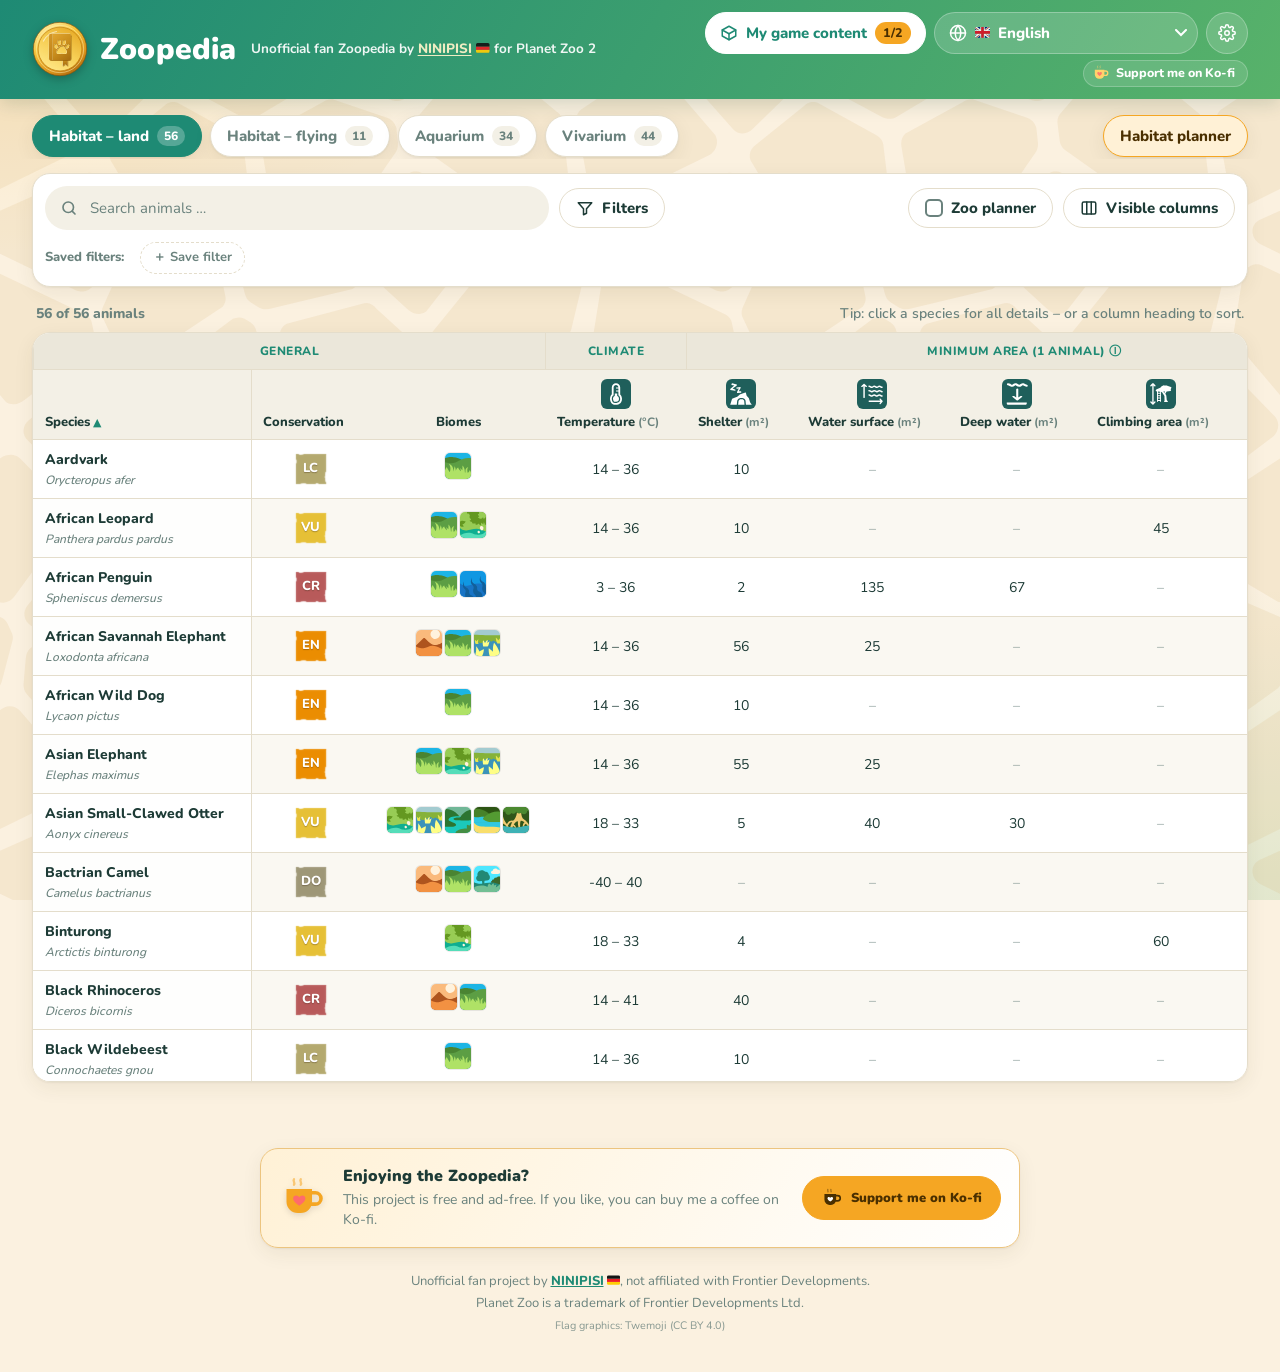
==== index.html @ 82349730 "13.10.2026" ====
<!doctype html>
<html lang="de">
<head>
  <meta charset="utf-8">
  <meta name="viewport" content="width=device-width, initial-scale=1">
  <title>Zoopedia – Planet Zoo 2</title>
  <meta name="description" content="Inoffizielle Fan-Zoopedia für Planet Zoo 2: Gehege-Anforderungen, Tierdaten und Gehege-Planer.">
  <meta name="theme-color" content="#1e8a74">
  <!-- Seiten-Logo: Browser-Tab, Lesezeichen, Startbildschirm und Link-Vorschau -->
  <link rel="icon" type="image/svg+xml" href="assets/logo.svg">
  <link rel="icon" type="image/png" sizes="32x32" href="assets/icons/favicon-32.png">
  <link rel="icon" type="image/png" sizes="16x16" href="assets/icons/favicon-16.png">
  <link rel="shortcut icon" href="favicon.ico">
  <link rel="apple-touch-icon" sizes="180x180" href="assets/icons/apple-touch-icon.png">
  <link rel="manifest" href="site.webmanifest">
  <meta name="application-name" content="Zoopedia">
  <meta name="apple-mobile-web-app-title" content="Zoopedia">
  <meta property="og:type" content="website">
  <meta property="og:site_name" content="Zoopedia">
  <meta property="og:title" content="Zoopedia – Planet Zoo 2">
  <meta property="og:description" content="Inoffizielle Fan-Zoopedia für Planet Zoo 2: Gehege-Anforderungen, Tierdaten und Gehege-Planer.">
  <meta property="og:image" content="assets/icons/og-image.png">
  <meta property="og:image:width" content="1200">
  <meta property="og:image:height" content="630">
  <meta name="twitter:card" content="summary_large_image">
  <script>
    /* Farbschema sofort setzen, damit die Seite beim Laden nicht kurz falsch aufblitzt */
    try { var zs = JSON.parse(localStorage.getItem("zoopedia-pz2.v1") || "{}"); if (zs.theme === "light" || zs.theme === "dark") document.documentElement.setAttribute("data-theme", zs.theme); } catch (e) {}
  </script>
  <link rel="stylesheet" href="css/style.css">
</head>
<body>
  <header class="top">
    <div class="top-inner">
      <div class="brand">
        <a class="brand-home" href="#enclosure" aria-label="Zoopedia">
          <img src="assets/logo.svg" alt="" width="56" height="56">
          <span class="brand-name">Zoopedia</span>
        </a>
        <span class="brand-tag" id="brandTag"></span>
      </div>
      <div class="top-right">
      <div class="top-actions">
        <button type="button" class="hdr-btn hdr-dlc" id="btnDlc" aria-haspopup="dialog">
          <svg class="ico" viewBox="0 0 24 24" fill="none" stroke="currentColor" stroke-width="2" stroke-linecap="round" stroke-linejoin="round" aria-hidden="true"><path d="M21 8l-9-5-9 5 9 5 9-5z"/><path d="M3 8v8l9 5 9-5V8"/><path d="M12 13v8"/></svg>
          <span class="lbl" id="btnDlcLabel"></span>
          <span class="count" id="btnDlcCount"></span>
        </button>
        <label class="hdr-btn hdr-lang">
          <svg class="ico" viewBox="0 0 24 24" fill="none" stroke="currentColor" stroke-width="2" stroke-linecap="round" aria-hidden="true"><circle cx="12" cy="12" r="10"/><path d="M2 12h20M12 2a15 15 0 0 1 0 20M12 2a15 15 0 0 0 0 20"/></svg>
          <select id="langSel"></select>
        </label>
        <button type="button" class="hdr-btn hdr-icon" id="btnSettings" aria-haspopup="dialog">
          <svg class="ico" viewBox="0 0 24 24" fill="none" stroke="currentColor" stroke-width="2" stroke-linecap="round" stroke-linejoin="round" aria-hidden="true"><circle cx="12" cy="12" r="3"/><path d="M19.4 15a1.7 1.7 0 0 0 .3 1.8l.1.1a2 2 0 1 1-2.8 2.8l-.1-.1a1.7 1.7 0 0 0-1.8-.3 1.7 1.7 0 0 0-1 1.5V21a2 2 0 1 1-4 0v-.1a1.7 1.7 0 0 0-1.1-1.5 1.7 1.7 0 0 0-1.8.3l-.1.1a2 2 0 1 1-2.8-2.8l.1-.1a1.7 1.7 0 0 0 .3-1.8 1.7 1.7 0 0 0-1.5-1H3a2 2 0 1 1 0-4h.1a1.7 1.7 0 0 0 1.5-1.1 1.7 1.7 0 0 0-.3-1.8l-.1-.1a2 2 0 1 1 2.8-2.8l.1.1a1.7 1.7 0 0 0 1.8.3h.1a1.7 1.7 0 0 0 1-1.5V3a2 2 0 1 1 4 0v.1a1.7 1.7 0 0 0 1 1.5 1.7 1.7 0 0 0 1.8-.3l.1-.1a2 2 0 1 1 2.8 2.8l-.1.1a1.7 1.7 0 0 0-.3 1.8v.1a1.7 1.7 0 0 0 1.5 1H21a2 2 0 1 1 0 4h-.1a1.7 1.7 0 0 0-1.5 1z"/></svg>
          <span class="lbl" id="btnSettingsLabel"></span>
        </button>
      </div>
        <a class="kofi-top" id="kofiTop" href="https://ko-fi.com/theniceguides" target="_blank" rel="noopener"></a>
      </div>
    </div>
  </header>

  <nav class="tabs" id="tabs" role="tablist"></nav>
  <main id="view"></main>
  <footer id="footer"></footer>

  <dialog id="dlg" aria-labelledby="dlgTitle">
    <div class="dlg-head">
      <div><h2 id="dlgTitle"></h2><div class="dlg-tax" id="dlgTax" hidden></div><p class="dlg-sub" id="dlgSub" hidden></p></div>
      <button type="button" class="icon-btn" id="dlgX" aria-label="×">×</button>
    </div>
    <div class="dlg-body" id="dlgBody"></div>
    <div class="dlg-foot" id="dlgFoot"></div>
  </dialog>

  <script src="js/logic.js"></script>
  <script src="js/app.js"></script>
</body>
</html>
---- css/style.css ----
/* ===== Zoopedia für Planet Zoo 2 – Stil =====
   Alle Farben stehen als Variablen in :root (hell) und [data-theme="dark"] (dunkel).
   "Wie das System" = kein data-theme, dann entscheidet prefers-color-scheme. */

/* Flaggen-Emojis (Windows zeigt sonst nur Buchstaben). Twemoji, CC BY 4.0 – nur für Flaggen-Zeichen. */
@font-face { font-family: "Twemoji Country Flags"; font-display: swap; src: url("../fonts/TwemojiCountryFlags.woff2") format("woff2");
  unicode-range: U+1F1E6-1F1FF, U+1F3F4, U+E0062-E0063, U+E0065, U+E0067, U+E006C, U+E006E, U+E0073-E0074, U+E0077, U+E007F; }
@font-face { font-family: "Nunito"; font-weight: 200 1000; font-display: swap; src: url("../fonts/nunito-latin-wght-normal.woff2") format("woff2");
  unicode-range: U+0000-00FF,U+0131,U+0152-0153,U+02BB-02BC,U+02C6,U+02DA,U+02DC,U+2000-206F,U+20AC,U+2122,U+2191,U+2193,U+2212,U+2215,U+FEFF,U+FFFD; }
@font-face { font-family: "Nunito"; font-weight: 200 1000; font-display: swap; src: url("../fonts/nunito-latin-ext-wght-normal.woff2") format("woff2");
  unicode-range: U+0100-02BA,U+02BD-02C5,U+02C7-02CC,U+02CE-02D7,U+02DD-02FF,U+0304,U+0308,U+0329,U+1D00-1DBF,U+1E00-1E9F,U+1EF2-1EFF,U+2020,U+20A0-20AB,U+20AD-20C0,U+2113,U+2C60-2C7F,U+A720-A7FF; }
@font-face { font-family: "Nunito"; font-weight: 200 1000; font-display: swap; src: url("../fonts/nunito-cyrillic-wght-normal.woff2") format("woff2");
  unicode-range: U+0301,U+0400-045F,U+0490-0491,U+04B0-04B1,U+2116; }
@font-face { font-family: "Nunito"; font-weight: 200 1000; font-display: swap; src: url("../fonts/nunito-cyrillic-ext-wght-normal.woff2") format("woff2");
  unicode-range: U+0460-052F,U+1C80-1C88,U+20B4,U+2DE0-2DFF,U+A640-A69F,U+FE2E-FE2F; }

:root {
  --font: "Twemoji Country Flags", "Nunito", "Segoe UI", system-ui, -apple-system, "Hiragino Maru Gothic ProN", "Noto Sans JP", "Malgun Gothic", "Noto Sans KR",
          "PingFang SC", "Microsoft YaHei", "Noto Sans SC", "PingFang TC", "Microsoft JhengHei", "Noto Sans TC", "Leelawadee UI", "Noto Sans Thai", sans-serif;
  /* Hell (Standard): warmer Sand, frisches Grün-Türkis, sonniges Orange */
  --bg: #fbf1e0;
  --pattern: rgba(214, 168, 98, .14);
  --bg-deco-1: rgba(255, 196, 77, .22);
  --bg-deco-2: rgba(95, 179, 107, .16);
  --surface: #ffffff;
  --surface-2: #f3f0e6;
  --surface-3: #ebe7da;
  --line: #e4ddcb;
  --text: #1d3b36;
  --muted: #6a827d;
  --primary: #1e8a74;
  --primary-2: #2fa58a;
  --primary-ink: #ffffff;
  --primary-soft: #dcf1ea;
  --accent: #f5a623;
  --accent-soft: #fff1d6;
  --accent-ink: #4a2f00;
  --header-1: #1e8a74;
  --header-2: #58b26a;
  --header-ink: #ffffff;
  --good: #2e9e5b;
  --warn: #c77800;
  --bad: #d64933;
  --row-alt: #faf8f2;
  --row-hover: #fff4dc;
  --radius: 18px;
  --radius-s: 12px;
  --shadow: 0 1px 2px rgba(60, 50, 20, .06), 0 6px 20px rgba(60, 50, 20, .07);
  --shadow-lg: 0 20px 60px rgba(30, 40, 30, .25);
  color-scheme: light;
}

/* Dunkel: weiches Nacht-Türkis statt tiefem Schwarzblau */
@media (prefers-color-scheme: dark) {
  :root:not([data-theme="light"]) {
    --bg: #15282c; --pattern: rgba(255, 236, 200, .035); --bg-deco-1: rgba(255, 191, 71, .10); --bg-deco-2: rgba(76, 195, 165, .10);
    --surface: #1d343a; --surface-2: #233e44; --surface-3: #2a4950; --line: rgba(220, 245, 238, .12);
    --text: #eef6f3; --muted: #a2bdb8; --primary: #4cc3a5; --primary-2: #6fd6bb; --primary-ink: #0c2621; --primary-soft: rgba(76, 195, 165, .16);
    --accent: #ffbf47; --accent-soft: rgba(255, 191, 71, .14); --accent-ink: #3a2600;
    --header-1: #17594e; --header-2: #2c6e45; --header-ink: #ffffff;
    --good: #7fd69a; --warn: #ffc15c; --bad: #ff8a73; --row-alt: rgba(255,255,255,.025); --row-hover: rgba(255, 191, 71, .09);
    --shadow: 0 1px 2px rgba(0,0,0,.2), 0 8px 24px rgba(0,0,0,.22); --shadow-lg: 0 20px 60px rgba(0,0,0,.5);
    color-scheme: dark;
  }
}
:root[data-theme="dark"] {
  --bg: #15282c; --pattern: rgba(255, 236, 200, .035); --bg-deco-1: rgba(255, 191, 71, .10); --bg-deco-2: rgba(76, 195, 165, .10);
  --surface: #1d343a; --surface-2: #233e44; --surface-3: #2a4950; --line: rgba(220, 245, 238, .12);
  --text: #eef6f3; --muted: #a2bdb8; --primary: #4cc3a5; --primary-2: #6fd6bb; --primary-ink: #0c2621; --primary-soft: rgba(76, 195, 165, .16);
  --accent: #ffbf47; --accent-soft: rgba(255, 191, 71, .14); --accent-ink: #3a2600;
  --header-1: #17594e; --header-2: #2c6e45; --header-ink: #ffffff;
  --good: #7fd69a; --warn: #ffc15c; --bad: #ff8a73; --row-alt: rgba(255,255,255,.025); --row-hover: rgba(255, 191, 71, .09);
  --shadow: 0 1px 2px rgba(0,0,0,.2), 0 8px 24px rgba(0,0,0,.22); --shadow-lg: 0 20px 60px rgba(0,0,0,.5);
  color-scheme: dark;
}

* { box-sizing: border-box; }
html {
  background:
    radial-gradient(800px 420px at 0% 0%, var(--bg-deco-1), transparent 60%),
    radial-gradient(900px 520px at 100% 100%, var(--bg-deco-2), transparent 60%),
    var(--bg);
  background-attachment: fixed;
}
body { margin: 0; font-family: var(--font); color: var(--text); font-size: 15px; line-height: 1.5; min-height: 100vh; }
/* Hintergrund: Fleckenmuster im Stil einer Massai-Giraffe (eigene Grafik, assets/giraffe-muster.svg) */
body::before { content: ""; position: fixed; inset: 0; z-index: -1; pointer-events: none; background: var(--pattern);
  -webkit-mask: url("../assets/giraffe-muster.svg") 0 0 / 640px 640px repeat; mask: url("../assets/giraffe-muster.svg") 0 0 / 640px 640px repeat; }
button, input, select { font: inherit; color: inherit; }
a { color: var(--primary); font-weight: 800; }
:focus-visible { outline: 3px solid var(--accent); outline-offset: 2px; }
[hidden] { display: none !important; }
.ico { width: 18px; height: 18px; flex: none; }

/* ---- Kopfzeile ---- */
.top { background: linear-gradient(120deg, var(--header-1), var(--header-2)); color: var(--header-ink); box-shadow: 0 4px 18px rgba(20, 70, 50, .18); }
.top-inner { max-width: 1700px; margin: 0 auto; display: flex; align-items: center; justify-content: space-between; gap: 16px; padding: 12px clamp(14px, 3vw, 32px); }
.brand { display: flex; align-items: center; gap: 4px 14px; min-width: 0; flex-wrap: wrap; }
.brand-home { display: flex; align-items: center; gap: 12px; text-decoration: none; color: inherit; }
.brand-home img { width: 56px; height: 56px; filter: drop-shadow(0 3px 5px rgba(0,0,0,.25)); flex: none; }
.brand-name { font-weight: 900; font-size: clamp(22px, 3vw, 30px); letter-spacing: .2px; }
.brand-tag { font-size: 13.5px; font-weight: 700; opacity: .92; }
.brand-tag a { color: #fff3c9; text-decoration: underline; text-underline-offset: 2px; }
.brand-tag a:hover { color: #fff; }
.top-actions { display: flex; align-items: center; gap: 8px; flex: none; }
.hdr-btn {
  display: inline-flex; align-items: center; gap: 8px; height: 42px; padding: 0 14px; border-radius: 999px; cursor: pointer;
  background: rgba(255,255,255,.16); border: 1.5px solid rgba(255,255,255,.28); color: #fff; font-weight: 800; white-space: nowrap;
  transition: background .15s, border-color .15s;
}
.hdr-btn:hover { background: rgba(255,255,255,.26); border-color: rgba(255,255,255,.5); }
.hdr-dlc { background: #fff; color: var(--header-1); border-color: #fff; }
.hdr-dlc:hover { background: #fff8e6; border-color: #fff8e6; }
:root[data-theme="dark"] .hdr-dlc { color: #17594e; }
.hdr-dlc .count { background: var(--accent); color: var(--accent-ink); border-radius: 999px; padding: 0 8px; font-size: 12.5px; line-height: 22px; }
.hdr-icon { width: 42px; padding: 0; justify-content: center; }
.hdr-icon .lbl { display: none; }
.hdr-lang { padding-right: 6px; }
.hdr-lang select { appearance: none; background: transparent; border: 0; cursor: pointer; font-weight: 800; color: #fff; padding: 8px 22px 8px 0;
  background-image: url("data:image/svg+xml,%3Csvg xmlns='http://www.w3.org/2000/svg' width='12' height='8' viewBox='0 0 12 8'%3E%3Cpath d='M1 1l5 5 5-5' fill='none' stroke='%23ffffff' stroke-width='2' stroke-linecap='round'/%3E%3C/svg%3E");
  background-repeat: no-repeat; background-position: right 4px center; max-width: 220px; }
.hdr-lang select option { color: #1d3b36; background: #fff; }

/* ---- Tabs ---- */
.tabs { max-width: 1700px; margin: 0 auto; display: flex; gap: 8px; padding: 16px clamp(14px, 3vw, 32px) 2px; overflow-x: auto; scrollbar-width: thin; }
.tab {
  flex: none; display: inline-flex; align-items: center; gap: 8px; height: 42px; padding: 0 16px; border-radius: 999px; cursor: pointer;
  background: var(--surface); border: 1.5px solid var(--line); font-weight: 800; color: var(--muted); white-space: nowrap; box-shadow: var(--shadow);
}
.tab:hover { color: var(--text); border-color: var(--primary); }
.tab[aria-selected="true"] { background: var(--primary); border-color: var(--primary); color: var(--primary-ink); }
.tab .badge { min-width: 24px; padding: 0 7px; border-radius: 999px; background: var(--surface-2); color: var(--muted); font-size: 12px; text-align: center; line-height: 20px; }
.tab[aria-selected="true"] .badge { background: rgba(255,255,255,.25); color: inherit; }
.tab.empty-tab { opacity: .7; }
.tab.planner { margin-left: auto; background: var(--accent-soft); border-color: var(--accent); color: var(--accent-ink); }
:root[data-theme="dark"] .tab.planner { color: var(--accent); }
@media (prefers-color-scheme: dark) { :root:not([data-theme="light"]) .tab.planner { color: var(--accent); } }
.tab.planner[aria-selected="true"],
:root[data-theme="dark"] .tab.planner[aria-selected="true"] { background: var(--accent); color: var(--accent-ink); }
@media (prefers-color-scheme: dark) { :root:not([data-theme="light"]) .tab.planner[aria-selected="true"] { color: var(--accent-ink); } }

main { padding: 14px clamp(14px, 3vw, 32px) 40px; max-width: 1700px; margin: 0 auto; }
.banner { display: flex; gap: 10px; align-items: flex-start; background: var(--accent-soft); border: 1.5px solid color-mix(in srgb, var(--accent) 45%, transparent); color: var(--text); padding: 10px 14px; border-radius: var(--radius-s); margin-bottom: 12px; font-weight: 700; font-size: 14px; }
.lead { color: var(--muted); margin: 2px 2px 12px; font-size: 14px; }

/* ---- Karten / Buttons ---- */
.card { background: var(--surface); border: 1.5px solid var(--line); border-radius: var(--radius); box-shadow: var(--shadow); }
.btn { display: inline-flex; align-items: center; gap: 8px; height: 40px; padding: 0 16px; border-radius: 999px; cursor: pointer; font-weight: 800; white-space: nowrap;
  background: var(--surface); border: 1.5px solid var(--line); color: var(--text); }
.btn:hover { border-color: var(--primary); }
.btn[aria-expanded="true"] { background: var(--primary-soft); border-color: var(--primary); }
.btn-primary { background: var(--primary); border-color: var(--primary); color: var(--primary-ink); }
.btn-primary:hover { background: var(--primary-2); border-color: var(--primary-2); }
.btn-quiet { background: transparent; border-color: transparent; color: var(--muted); }
.btn-quiet:hover { color: var(--text); border-color: var(--line); }
.btn .pill { background: var(--accent); color: var(--accent-ink); border-radius: 999px; padding: 0 8px; font-size: 12px; line-height: 20px; }
.danger { color: var(--bad); }
.btn.danger:hover { border-color: var(--bad); }
.icon-btn { width: 36px; height: 36px; border-radius: 10px; cursor: pointer; background: transparent; border: 1.5px solid var(--line); color: var(--muted); font-size: 20px; line-height: 1; flex: none; }
.icon-btn:hover { color: var(--bad); border-color: var(--bad); }

/* ---- Werkzeugleiste + Filter ---- */
.toolbar { display: flex; align-items: center; gap: 10px; flex-wrap: wrap; padding: 12px; }
.search { flex: 1 1 280px; max-width: 520px; position: relative; display: block; }
.search input { width: 100%; height: 44px; border-radius: 999px; padding: 0 16px 0 44px; background: var(--surface-2); border: 1.5px solid transparent; }
.search input:focus { background: var(--surface); border-color: var(--primary); outline: none; }
.search input::placeholder { color: var(--muted); }
.search svg { position: absolute; left: 15px; top: 13px; width: 18px; height: 18px; color: var(--muted); }
.toolbar .spacer { flex: 1; }
.filter-panel { border-top: 1.5px solid var(--line); padding: 16px 18px 18px; display: grid; grid-template-columns: repeat(auto-fit, minmax(250px, 1fr)); gap: 18px 26px; }
.f-block h4 { margin: 0 0 8px; font-size: 13px; color: var(--muted); font-weight: 800; display: flex; align-items: center; gap: 6px; }
.f-hint { font-size: 12.5px; color: var(--muted); margin: 6px 0 0; }
.chips { display: flex; flex-wrap: wrap; gap: 6px; }
.chip { display: inline-flex; align-items: center; gap: 6px; height: 32px; padding: 0 12px; border-radius: 999px; background: var(--surface-2); border: 1.5px solid transparent; cursor: pointer; font-size: 13px; font-weight: 700; color: var(--text); }
.chip:hover { border-color: var(--line); }
.chip[aria-pressed="true"] { background: var(--primary-soft); border-color: var(--primary); }
.chip[aria-pressed="true"]::before { content: "✓"; color: var(--primary); font-weight: 900; }
.range-row { display: flex; align-items: center; gap: 8px; flex-wrap: wrap; }
.range-row label { display: inline-flex; align-items: center; gap: 6px; font-size: 13px; color: var(--muted); font-weight: 700; }
.num-in, .sel-in { height: 38px; border-radius: 10px; background: var(--surface-2); border: 1.5px solid transparent; padding: 0 10px; width: 96px; color: var(--text); }
.num-in:focus, .sel-in:focus { border-color: var(--primary); outline: none; background: var(--surface); }
.sel-in { width: auto; min-width: 140px; }
.check { display: inline-flex; align-items: center; gap: 8px; cursor: pointer; font-weight: 700; font-size: 14px; }
.check input { width: 18px; height: 18px; accent-color: var(--primary); }
.seg { display: inline-flex; padding: 3px; gap: 3px; background: var(--surface-2); border-radius: 999px; flex-wrap: wrap; }
.seg button { height: 32px; padding: 0 14px; border-radius: 999px; border: 0; background: transparent; cursor: pointer; font-weight: 800; font-size: 13px; color: var(--muted); }
.seg button[aria-pressed="true"] { background: var(--surface); color: var(--text); box-shadow: var(--shadow); }

/* ---- Tabelle ---- */
.table-meta { display: flex; justify-content: space-between; align-items: center; gap: 12px; margin: 16px 4px 8px; flex-wrap: wrap; color: var(--muted); font-weight: 800; font-size: 14px; }
.table-wrap { border-radius: var(--radius); border: 1.5px solid var(--line); overflow: auto; max-height: calc(100vh - 150px); background: var(--surface); box-shadow: var(--shadow); }
table.data { border-collapse: separate; border-spacing: 0; width: max-content; min-width: 100%; font-size: 14px; }
.data th, .data td { padding: 9px 12px; text-align: center; border-bottom: 1px solid var(--line); white-space: nowrap; }
.data thead th { position: sticky; background: var(--surface-2); z-index: 3; font-weight: 800; }
.data thead tr.grp th { top: 0; font-size: 12px; color: var(--primary); text-transform: uppercase; letter-spacing: .5px; border-left: 1px solid var(--line); background: var(--surface-3); }
.data thead tr.grp th[title] { cursor: help; }
.data thead tr.cols th { top: var(--grp-h, 36px); font-size: 13px; white-space: normal; vertical-align: bottom; line-height: 1.25; min-width: 86px; color: var(--text); }
.data th .u { color: var(--muted); font-weight: 700; font-size: 12px; }
.data th.sortable { cursor: pointer; user-select: none; }
.data th.sortable:hover { background: var(--primary-soft); }
.sort-arrow { display: inline-block; width: 12px; margin-left: 3px; color: var(--primary); font-size: 11px; }
.data td.left, .data th.left { text-align: left; }
.data tbody tr { cursor: pointer; }
.data tbody tr:nth-child(even) td { background: var(--row-alt); }
.data tbody tr:hover td { background: var(--row-hover); }
.data .sticky { position: sticky; left: 0; z-index: 2; box-shadow: 1px 0 0 var(--line); }
.data thead th.sticky { z-index: 5; }
.data tbody td.sticky { background: var(--surface); }
.data tbody tr:nth-child(even) td.sticky { background: color-mix(in srgb, var(--surface) 92%, var(--surface-2)); }
.data tbody tr:hover td.sticky { background: var(--row-hover); }
.data td.name { font-weight: 800; min-width: 210px; text-align: left; color: var(--text); }
.data td.name .nm { border-bottom: 1.5px dashed transparent; }
.data tbody tr:hover td.name .nm { border-bottom-color: var(--primary); }
.zero { color: var(--muted); opacity: .7; }
.mini { display: inline-flex; flex-wrap: wrap; gap: 4px; justify-content: center; max-width: 240px; white-space: normal; }
.tag { display: inline-flex; align-items: center; gap: 5px; padding: 1px 9px; border-radius: 999px; font-size: 12px; font-weight: 800; background: var(--surface-2); color: var(--text); }
.tag::before { content: ""; width: 7px; height: 7px; border-radius: 50%; background: var(--dot, var(--muted)); }
.tag.c { --dot: #3aa0c8; }
.b-desert { --dot: #e8a043; } .b-savannah { --dot: #c8b630; } .b-temperate { --dot: #5cb85c; } .b-taiga { --dot: #1f8a6a; }
.b-tundra { --dot: #8fc7e8; } .b-tropical { --dot: #20c29a; } .b-wetlands { --dot: #7a9a3a; } .b-lakesRivers { --dot: #3d8bfd; }
.b-estuarine { --dot: #6aa6a0; } .b-mangrove { --dot: #4f7d3b; } .b-reef { --dot: #ff7f6e; } .b-openSea { --dot: #1f5fbf; }
/* Arterhaltungszustand: Kürzel-Knopf wie im Spiel (Form aus der Spielgrafik, Farben aus den Einzelgrafiken) */
.st { --st: #b4a96e; display: inline-grid; place-items: center; width: 34px; height: 32px; flex: none; position: relative; cursor: help; vertical-align: middle; }
.st::before { content: ""; position: absolute; inset: 0; background: var(--st);
  -webkit-mask: url("../assets/status/badge-mask.png") center / 100% 100% no-repeat; mask: url("../assets/status/badge-mask.png") center / 100% 100% no-repeat; }
.st-code { position: relative; color: #fff; font-weight: 800; font-size: 13px; letter-spacing: .3px; text-shadow: 0 1px 1px rgba(60, 40, 20, .35); }
.st-ew { --st: #c16fa5; } .st-cr { --st: #b85a5a; } .st-en { --st: #eb8d01; } .st-vu { --st: #e6c036; } .st-nt { --st: #bdac34; }
.st-lc { --st: #b4a96e; } .st-dom { --st: #9e9777; } .st-dd { --st: #e7c48e; } .st-ne { --st: #e0ccac; }
.st-wrap { display: inline-flex; align-items: center; gap: 8px; font-weight: 800; }
.chip .st { width: 26px; height: 24px; } .chip .st-code { font-size: 10.5px; }
/* Anforderungs-Icons aus dem Spiel (weiß) auf dunkler Kachel */
.req-ic { display: inline-grid; place-items: center; width: 26px; height: 26px; border-radius: 6px; background: #1f5f5b; flex: none; vertical-align: middle; }
.req-ic img { width: 20px; height: 20px; display: block; }
.data th.has-ic { vertical-align: top; }
.data th.has-ic .req-ic { display: grid; margin: 0 auto 5px; width: 30px; height: 30px; }
.data th.has-ic .req-ic img { width: 24px; height: 24px; }
.data th .th-l { display: inline; }
/* Biome als quadratische Spiel-Icons */
.bi-ic { width: 26px; height: 26px; border-radius: 5px; display: inline-block; vertical-align: middle; box-shadow: 0 0 0 1px rgba(0,0,0,.08); cursor: help; }
.bi-list { display: inline-flex; gap: 3px; flex-wrap: wrap; justify-content: center; max-width: 150px; }
.bi-tag { display: inline-flex; align-items: center; gap: 6px; padding: 2px 10px 2px 2px; border-radius: 8px; background: var(--surface-2); font-size: 12.5px; font-weight: 800; }
.bi-tag .bi-ic { width: 24px; height: 24px; cursor: default; }
.chip .bi-ic { width: 22px; height: 22px; margin-left: -6px; }
/* Gäste können durchgehen: Haken / Kreuz wie in der offiziellen Zoopedia */
.walk-ic { width: 24px; height: 24px; vertical-align: middle; cursor: help; }
.walk-dd { display: inline-flex; align-items: center; gap: 6px; }
.walk-dd .walk-ic { width: 20px; height: 20px; }
.dlc-tag { font-size: 12px; font-weight: 800; padding: 2px 10px; border-radius: 999px; background: var(--surface-2); color: var(--muted); }
.dlc-tag.deluxe { background: var(--accent-soft); color: var(--accent-ink); }
:root[data-theme="dark"] .dlc-tag.deluxe { color: var(--accent); }
@media (prefers-color-scheme: dark) { :root:not([data-theme="light"]) .dlc-tag.deluxe { color: var(--accent); } }
.gift { width: 22px; height: auto; vertical-align: -4px; margin-left: 7px; cursor: help; }
.gift-tag::before { display: none; } .gift-tag .gift { margin: 0; width: 18px; }
.empty { padding: 36px 20px; text-align: center; color: var(--muted); font-weight: 700; }

/* ---- Spalten-Menü ---- */
.menu { position: relative; }
.menu > summary { list-style: none; }
.menu > summary::-webkit-details-marker { display: none; }
.menu-pop { position: absolute; right: 0; top: 46px; z-index: 30; width: 300px; max-height: 65vh; overflow: auto; padding: 14px 16px; display: grid; gap: 6px;
  background: var(--surface); border: 1.5px solid var(--line); border-radius: var(--radius-s); box-shadow: var(--shadow-lg); }
.menu-pop h5 { margin: 8px 0 2px; font-size: 12px; color: var(--primary); text-transform: uppercase; letter-spacing: .5px; }
.menu-pop h5:first-child { margin-top: 0; }

/* ---- Planer ---- */
.planner-grid { display: grid; grid-template-columns: minmax(0, 1.5fr) minmax(300px, 1fr); gap: 16px; align-items: start; }
.planner-card { padding: 18px; }
.planner-card h2 { margin: 0 0 6px; font-size: 20px; }
.hint { color: var(--muted); margin: 0 0 14px; }
.p-row { display: grid; grid-template-columns: minmax(180px, 1fr) 96px 96px 64px 40px; gap: 10px; align-items: end; padding: 12px; border-radius: 14px; background: var(--surface-2); margin-bottom: 10px; }
.p-row label { display: grid; gap: 4px; font-size: 12px; color: var(--muted); font-weight: 800; }
.p-row .sel-in, .p-row .num-in { width: 100%; background: var(--surface); font-size: 15px; font-weight: 700; }
.p-total { text-align: center; font-weight: 900; font-size: 18px; padding-bottom: 6px; color: var(--text); }
.p-notes { grid-column: 1 / -1; display: grid; gap: 3px; margin-top: 2px; font-size: 13px; font-weight: 700; }
.note-ok { color: var(--good); } .note-warn { color: var(--warn); } .note-bad { color: var(--bad); } .note-muted { color: var(--muted); font-weight: 600; }
.p-needs { grid-column: 1 / -1; display: flex; flex-wrap: wrap; gap: 6px; }
.stat { display: inline-flex; gap: 6px; align-items: baseline; padding: 3px 10px; border-radius: 999px; background: var(--surface); font-size: 12.5px; font-weight: 700; }
.stat b { font-weight: 900; }
.result-list { display: grid; gap: 8px; }
.res-tile { display: flex; justify-content: space-between; align-items: baseline; gap: 12px; padding: 12px 14px; border-radius: 12px; background: var(--surface-2); }
.res-tile .k { color: var(--muted); font-weight: 800; }
.res-tile .v { font-weight: 900; font-size: 20px; }
.res-tile .v small { font-size: 12px; color: var(--muted); font-weight: 700; margin-left: 3px; }
.res-sec { margin: 16px 0 6px; font-size: 12px; font-weight: 800; color: var(--primary); text-transform: uppercase; letter-spacing: .5px; }
.fence-line { padding: 10px 14px; border-radius: 12px; background: var(--surface-2); font-weight: 700; }
.row-actions { display: flex; gap: 10px; flex-wrap: wrap; margin-top: 6px; align-items: center; }

/* ---- Dialog ---- */
dialog { border: 0; border-radius: 22px; background: var(--surface); color: var(--text); padding: 0; width: min(560px, 94vw); max-height: 90vh; box-shadow: var(--shadow-lg); }
dialog.wide { width: min(860px, 94vw); }
dialog[open] { display: flex; flex-direction: column; }
dialog::backdrop { background: rgba(20, 35, 30, .45); backdrop-filter: blur(3px); }
.dlg-head { display: flex; justify-content: space-between; align-items: flex-start; gap: 12px; padding: 20px 22px 6px; }
.dlg-head h2 { margin: 0; font-size: 22px; line-height: 1.2; }
.dlg-tax { margin: 6px 0 0; }
.tax { display: flex; flex-wrap: wrap; gap: 2px 16px; font-size: 13.5px; color: var(--muted); line-height: 1.5; }
.tax b { font-weight: 800; font-style: italic; color: var(--text); }
.tax i { font-style: italic; font-weight: 500; }
.dlg-sub { margin: 4px 0 0; color: var(--muted); font-size: 13.5px; font-weight: 700; }
.dlg-body { padding: 8px 22px 18px; display: grid; gap: 18px; overflow: auto; }
.dlg-body h3 { margin: 0 0 8px; font-size: 13px; color: var(--primary); text-transform: uppercase; letter-spacing: .5px; }
.opt-list { display: grid; gap: 8px; }
.opt { display: flex; align-items: center; gap: 12px; padding: 12px 14px; border-radius: 14px; background: var(--surface-2); border: 1.5px solid transparent; cursor: pointer; font-weight: 800; }
.opt:has(input:checked) { border-color: var(--primary); background: var(--primary-soft); }
.opt input { width: 20px; height: 20px; accent-color: var(--primary); }
.opt small { margin-left: auto; color: var(--muted); font-weight: 700; }
.dlg-foot { display: flex; justify-content: space-between; gap: 10px; padding: 14px 22px 20px; border-top: 1.5px solid var(--line); flex-wrap: wrap; align-items: center; }
.dlg-foot .grow { flex: 1; }
.warn-box { padding: 10px 14px; border-radius: 12px; background: color-mix(in srgb, var(--bad) 12%, transparent); color: var(--bad); font-weight: 800; font-size: 14px; }

/* Detailansicht */
.d-hero { display: grid; grid-template-columns: 240px 1fr; gap: 16px; align-items: start; }
.d-hero-info { display: grid; gap: 10px; align-content: start; }
.d-img { margin: 0; aspect-ratio: 4 / 3; border-radius: 14px; overflow: hidden; background: var(--surface-2); }
.d-img img { width: 100%; height: 100%; object-fit: cover; display: block; }
.d-img-ph { height: 100%; display: flex; flex-direction: column; align-items: center; justify-content: center; gap: 8px; padding: 12px; text-align: center;
  color: var(--muted); font-size: 12.5px; font-weight: 700; border: 2px dashed var(--line); border-radius: 14px;
  background: repeating-linear-gradient(135deg, transparent 0 12px, color-mix(in srgb, var(--line) 35%, transparent) 12px 24px); }
.d-img-ph svg { width: 42px; height: 42px; opacity: .55; }
@media (max-width: 560px) { .d-hero { grid-template-columns: 1fr; } .d-img { max-width: 280px; } }
.badges { display: flex; flex-wrap: wrap; gap: 6px; align-items: center; }
.detail-grid { display: grid; grid-template-columns: repeat(auto-fit, minmax(240px, 1fr)); gap: 14px; }
.d-sec { background: var(--surface-2); border-radius: 14px; padding: 12px 14px; }
.d-sec h3 { margin-bottom: 6px; }
.d-sec dl { display: grid; grid-template-columns: 1fr auto; gap: 4px 12px; margin: 0; font-size: 14px; }
.d-sec dt { color: var(--muted); font-weight: 700; }
.d-sec dd { margin: 0; font-weight: 800; text-align: right; }
.area-table { width: 100%; border-collapse: collapse; font-size: 13.5px; }
.area-table th, .area-table td { padding: 6px 8px; text-align: right; border-bottom: 1px solid var(--line); }
.area-table th:first-child, .area-table td:first-child { text-align: left; }
.area-table thead th { color: var(--muted); font-size: 12px; font-weight: 800; }
.area-table td { font-weight: 800; }
.area-table td:first-child { color: var(--muted); font-weight: 700; }

footer { padding: 26px clamp(14px, 3vw, 32px) 36px; color: var(--muted); font-size: 13px; text-align: center; line-height: 1.7; }
footer small { opacity: .8; }

@media (max-width: 900px) {
  .planner-grid { grid-template-columns: 1fr; }
  .p-row { grid-template-columns: 1fr 1fr 1fr; }
  .p-row .sp { grid-column: 1 / -1; }
  .table-wrap { max-height: none; }
  .data td.name { min-width: 150px; }
  .tab.planner { margin-left: 0; }
}
@media (max-width: 720px) {
  .top-inner { flex-wrap: wrap; }
  .top-actions { width: 100%; flex-wrap: wrap; }
  .hdr-dlc { flex: 1 1 100%; justify-content: center; }
  .hdr-lang { flex: 1; min-width: 0; }
  .hdr-lang select { max-width: none; width: 100%; }
  .brand-home img { width: 46px; height: 46px; }
}
@media (prefers-reduced-motion: reduce) { * { transition: none !important; scroll-behavior: auto !important; } }
.d-hero .mini { justify-content: flex-start; max-width: none; }

/* Gespeicherte Filter */
.presets { display: flex; align-items: center; gap: 8px; flex-wrap: wrap; padding: 0 12px 12px; }
.presets-lbl { font-size: 13px; font-weight: 800; color: var(--muted); }
.preset-wrap { display: inline-flex; align-items: center; }
.preset-wrap .chip { border-top-right-radius: 0; border-bottom-right-radius: 0; padding-right: 8px; }
.preset-x { height: 32px; width: 28px; border: 1.5px solid transparent; border-left: 1px solid var(--line); background: var(--surface-2); color: var(--muted);
  border-radius: 0 999px 999px 0; cursor: pointer; font-size: 16px; line-height: 1; }
.preset-x:hover { color: var(--bad); }
.preset-wrap:has(.chip[aria-pressed="true"]) .preset-x { background: var(--primary-soft); border-color: var(--primary); border-left-color: var(--primary); }
.preset-add { background: transparent; border: 1.5px dashed var(--line); color: var(--primary); cursor: pointer; }
.preset-add:hover { border-color: var(--primary); }
.preset-add.muted { color: var(--muted); }
.presets .menu-pop { top: 40px; }

/* Wissenschaftlicher Name unter dem Tiernamen in der Tabelle */
.data td.name .sci { display: block; font-size: 12px; font-weight: 500; font-style: italic; color: var(--muted); margin-top: 1px; }
.tax-sci { flex-basis: 100%; }

/* Vergesellschaftung im Tierprofil */
.rel-row { display: grid; grid-template-columns: minmax(150px, 220px) 1fr; gap: 6px 14px; align-items: start; padding: 4px 0; }
.rel-lbl { color: var(--muted); font-weight: 700; font-size: 14px; padding-top: 6px; }
.rel-chip { font-size: 13px; }
.rel-ok::before { content: "✓"; color: var(--good); font-weight: 900; }
.rel-bad::before { content: "✕"; color: var(--bad); font-weight: 900; }
@media (max-width: 560px) { .rel-row { grid-template-columns: 1fr; } }

/* Ko-fi-Kasten in der Fußzeile */
.kofi { max-width: 760px; margin: 0 auto 22px; display: flex; align-items: center; gap: 16px; padding: 16px 18px; text-align: left;
  background: linear-gradient(120deg, var(--accent-soft), var(--surface)); border-color: color-mix(in srgb, var(--accent) 45%, var(--line)); }
.kofi > .cup { width: 48px; height: 48px; flex: none; color: var(--accent); filter: drop-shadow(0 2px 3px rgba(0,0,0,.12)); }
.kofi-text { display: grid; gap: 2px; flex: 1; font-size: 14px; color: var(--muted); line-height: 1.45; }
.kofi-text strong { color: var(--text); font-size: 16px; font-weight: 900; }
.kofi-btn { flex: none; text-decoration: none; background: var(--accent); border-color: var(--accent); color: var(--accent-ink); font-weight: 900; height: 44px; padding: 0 18px; }
.kofi-btn:hover { background: color-mix(in srgb, var(--accent) 85%, #fff); border-color: var(--accent); }
.kofi-btn .cup { width: 22px; height: 22px; --kofi-heart: #fff; }
@media (max-width: 640px) { .kofi { flex-direction: column; text-align: center; } .kofi-btn { width: 100%; justify-content: center; } }

/* Ko-fi dezent im Kopfbereich, rechts unter der Sprachauswahl */
.top-right { display: flex; flex-direction: column; align-items: flex-end; gap: 6px; flex: none; }
.kofi-top { display: inline-flex; align-items: center; gap: 6px; padding: 3px 12px 3px 8px; border-radius: 999px; font-size: 12.5px; font-weight: 800;
  color: #fff; text-decoration: none; background: rgba(255,255,255,.12); border: 1px solid rgba(255,255,255,.22); transition: background .15s, border-color .15s; }
.kofi-top:hover { background: rgba(255,255,255,.24); border-color: rgba(255,255,255,.45); color: #fff; }
.kofi-top .cup { width: 18px; height: 18px; color: #ffd36b; --kofi-heart: #ff7a6b; }
@media (max-width: 720px) { .top-right { width: 100%; align-items: stretch; } .kofi-top { align-self: flex-end; } }

/* Steam-Link in „Meine Spielinhalte“ */
.opt-row { display: flex; align-items: stretch; gap: 8px; }
.opt-row .opt { flex: 1; min-width: 0; }
.steam-link { display: inline-flex; align-items: center; gap: 6px; padding: 0 14px; border-radius: 14px; font-size: 13px; font-weight: 800; text-decoration: none;
  color: var(--text); background: var(--surface-2); border: 1.5px solid var(--line); white-space: nowrap; }
.steam-link:hover { border-color: var(--primary); color: var(--primary); }
.steam-link .ico { width: 16px; height: 16px; }

/* ===== Zooplaner ===== */
.zoo-toggle[aria-pressed="true"] { background: var(--primary); color: var(--primary-ink, #fff); border-color: var(--primary); }
.zoo-box { display: inline-grid; place-items: center; width: 18px; height: 18px; border-radius: 5px; border: 2px solid var(--muted); font-size: 12px; font-weight: 900; line-height: 1; color: transparent; }
.zoo-toggle[aria-pressed="true"] .zoo-box { color: inherit; border-color: currentColor; }
.zoo-panel { margin: 0 12px 12px; padding: 12px 14px; border-radius: 14px; background: var(--primary-soft); }
.zoo-bar { display: flex; flex-wrap: wrap; gap: 10px 16px; align-items: center; }
.zoo-pick, .zoo-show { display: inline-flex; align-items: center; gap: 8px; }
.zoo-lbl { font-weight: 800; font-size: 13px; color: var(--muted); }
.zoo-tools { display: inline-flex; gap: 6px; align-items: center; position: relative; }
.zoo-tools .btn { height: 38px; }
.zoo-count { margin-left: auto; font-weight: 900; color: var(--primary); }
.owned-seg button { white-space: nowrap; }
.own-lbl { display: inline-grid; place-items: center; width: 30px; height: 30px; margin: -4px 6px -4px -6px; vertical-align: middle; cursor: pointer; float: left; }
.own-cb { width: 20px; height: 20px; accent-color: var(--primary); cursor: pointer; }
.data td.name .nm-box { display: block; overflow: hidden; }
.data.zoo-on tbody tr.owned td { background: color-mix(in srgb, var(--primary-soft) 70%, var(--surface)); }
.data.zoo-on tbody tr.owned td.name .nm::after { content: ""; }
.own-foot { margin-right: auto; font-weight: 700; }
@media (max-width: 720px) { .zoo-count { margin-left: 0; width: 100%; } }

/* Tierprofil */
.d-mini-h { font-size: 11.5px; font-weight: 800; text-transform: uppercase; letter-spacing: .5px; color: var(--muted); margin-bottom: -4px; }
.type-chip { font-size: 13px; }
.d-sec h3 { display: flex; align-items: center; gap: 8px; }
.d-dl dt { display: flex; align-items: center; gap: 7px; }
.d-dl dt .req-ic { width: 22px; height: 22px; } .d-dl dt .req-ic img { width: 17px; height: 17px; }
.area-scroll { overflow-x: auto; }
.area-table thead th { vertical-align: bottom; text-align: center !important; }
.area-table thead th .req-ic { display: grid; margin: 0 auto 4px; }
.area-table thead th span { display: block; white-space: normal; line-height: 1.2; }
.area-table td { text-align: center; }
.rel-neutral::before { content: "○"; color: var(--muted); font-weight: 900; }
.stat .req-ic { width: 20px; height: 20px; align-self: center; } .stat .req-ic img { width: 15px; height: 15px; }
.res-tile .k { display: inline-flex; align-items: center; gap: 8px; }
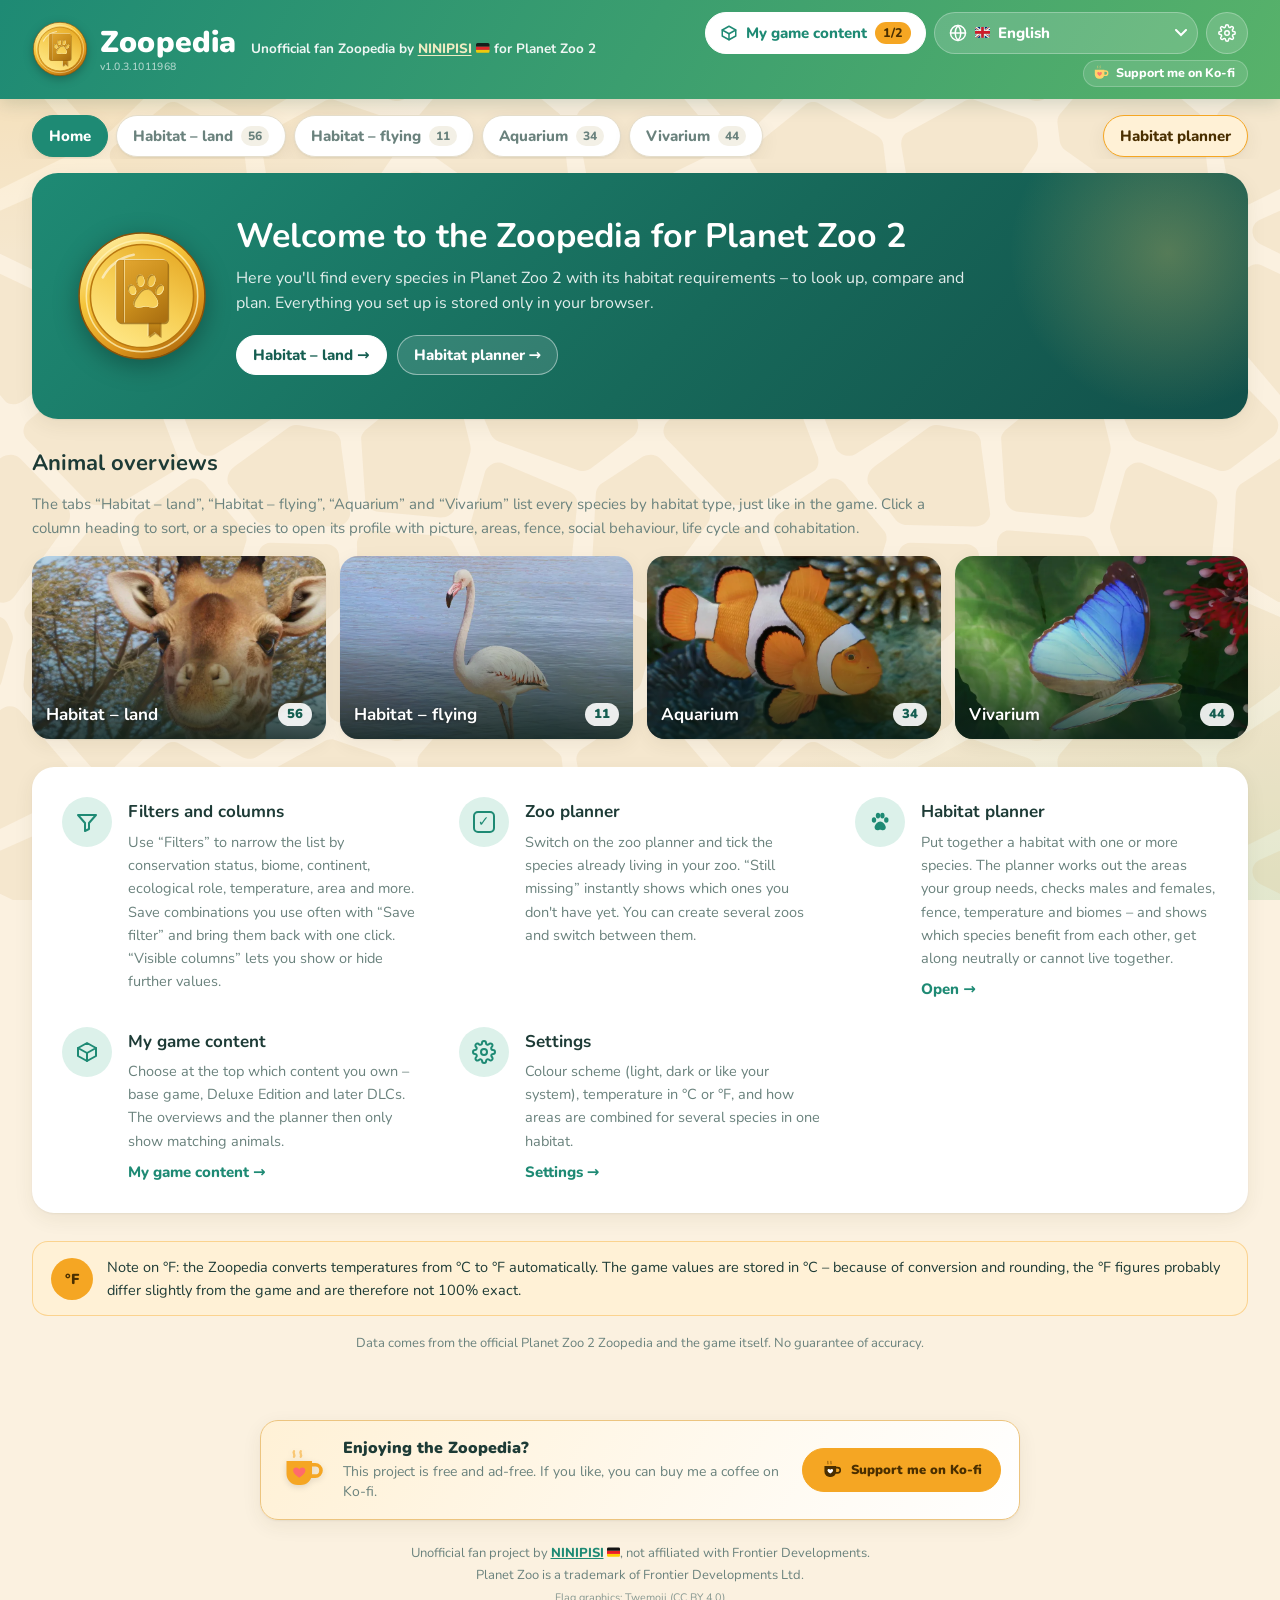
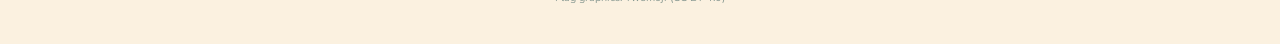
==== commit 4605986b: "13.10.2026 - Update GoLive" ====
--- a/index.html
+++ b/index.html
@@ -33,9 +33,9 @@
   <header class="top">
     <div class="top-inner">
       <div class="brand">
-        <a class="brand-home" href="#enclosure" aria-label="Zoopedia">
+        <a class="brand-home" href="#home" aria-label="Zoopedia">
           <img src="assets/logo.svg" alt="" width="56" height="56">
-          <span class="brand-name">Zoopedia</span>
+          <span class="brand-txt"><span class="brand-name">Zoopedia</span><span class="brand-ver" id="brandVer" hidden></span></span>
         </a>
         <span class="brand-tag" id="brandTag"></span>
       </div>
--- a/css/style.css
+++ b/css/style.css
@@ -441,3 +441,70 @@
 .rel-neutral::before { content: "○"; color: var(--muted); font-weight: 900; }
 .stat .req-ic { width: 20px; height: 20px; align-self: center; } .stat .req-ic img { width: 15px; height: 15px; }
 .res-tile .k { display: inline-flex; align-items: center; gap: 8px; }
+
+/* Spaltenauswahl über der Tabelle, rechtsbündig */
+.table-meta { align-items: center; }
+.table-meta .tm-hint { font-weight: 600; margin-left: auto; text-align: right; }
+.table-meta .menu { flex: none; }
+.table-meta .menu > summary.btn { height: 38px; }
+@media (max-width: 720px) { .table-meta .tm-hint { margin-left: 0; text-align: left; } .table-meta .menu { margin-left: auto; } }
+
+/* Flächenfilter: Vergleichszeichen per Klick wechseln */
+.op-btn { width: 38px; height: 38px; border-radius: 10px; border: 1.5px solid var(--line); background: var(--surface); color: var(--primary);
+  font-size: 20px; font-weight: 900; line-height: 1; cursor: pointer; margin-right: 6px; flex: none; }
+.op-btn:hover { border-color: var(--primary); background: var(--primary-soft); }
+
+/* Startseite */
+.home { display: grid; gap: 28px; max-width: 1280px; margin: 0 auto; }
+.home-hero { position: relative; overflow: hidden; display: flex; gap: 28px; align-items: center; padding: clamp(22px, 4vw, 44px);
+  border-radius: 26px; color: #fff; background: linear-gradient(135deg, #1e8a74 0%, #17695a 55%, #12504a 100%); box-shadow: var(--shadow); }
+.home-hero::after { content: ""; position: absolute; right: -80px; top: -80px; width: 320px; height: 320px; border-radius: 50%;
+  background: radial-gradient(circle, rgba(255, 211, 107, .28), transparent 70%); pointer-events: none; }
+.home-logo { flex: none; width: clamp(84px, 11vw, 132px); height: auto; filter: drop-shadow(0 6px 12px rgba(0,0,0,.3)); position: relative; z-index: 1; }
+.home-hero-txt { position: relative; z-index: 1; }
+.home-hero h2 { margin: 0 0 10px; font-size: clamp(22px, 3vw, 34px); line-height: 1.15; }
+.home-hero p { margin: 0; font-size: 16px; line-height: 1.6; max-width: 760px; color: rgba(255,255,255,.88); }
+.home-cta { display: flex; flex-wrap: wrap; gap: 10px; margin-top: 18px; }
+.btn.btn-light { background: #fff; color: #155e51; border-color: #fff; }
+.btn.btn-light:hover { background: #fff6e3; }
+.btn.btn-ghost { background: rgba(255,255,255,.12); color: #fff; border-color: rgba(255,255,255,.45); }
+.btn.btn-ghost:hover { background: rgba(255,255,255,.2); }
+.home-sec { display: grid; gap: 12px; }
+.home-h { margin: 0; font-size: 22px; }
+.home-lead { margin: 0; color: var(--muted); line-height: 1.6; max-width: 900px; font-size: 15px; }
+.home-tiles { display: grid; grid-template-columns: repeat(auto-fit, minmax(220px, 1fr)); gap: 14px; margin-top: 4px; }
+.home-tile { position: relative; overflow: hidden; aspect-ratio: 16 / 10; border: 0; padding: 0; border-radius: 18px; cursor: pointer;
+  background: var(--surface-2); box-shadow: var(--shadow); text-align: left; font: inherit; }
+.home-tile img { position: absolute; inset: 0; width: 100%; height: 100%; object-fit: cover; transition: transform .35s ease; }
+.home-tile::after { content: ""; position: absolute; inset: 0; background: linear-gradient(180deg, transparent 40%, rgba(10, 30, 26, .82)); }
+.home-tile:hover img, .home-tile:focus-visible img { transform: scale(1.06); }
+.home-tile-txt { position: absolute; left: 14px; right: 14px; bottom: 12px; z-index: 1; display: flex; align-items: center; justify-content: space-between; gap: 8px; color: #fff; }
+.home-tile-txt b { font-size: 17px; text-shadow: 0 1px 3px rgba(0,0,0,.4); }
+.home-tile-n { min-width: 32px; padding: 2px 9px; border-radius: 999px; background: rgba(255,255,255,.9); color: #155e51; font-weight: 900; font-size: 13px; text-align: center; }
+.home-panel { background: var(--surface); border-radius: 22px; padding: clamp(18px, 3vw, 30px); box-shadow: var(--shadow); }
+.home-feats { display: grid; grid-template-columns: repeat(auto-fit, minmax(320px, 1fr)); gap: 26px 34px; }
+.home-feat { display: flex; gap: 16px; align-items: flex-start; }
+.home-feat h3 { margin: 2px 0 6px; font-size: 17px; }
+.home-feat p { margin: 0; line-height: 1.6; color: var(--muted); font-size: 14.5px; }
+.home-bubble { flex: none; display: grid; place-items: center; width: 50px; height: 50px; border-radius: 50%; background: var(--primary-soft); color: var(--primary); }
+.home-bubble .ico, .home-bubble > svg { width: 24px; height: 24px; }
+.home-bubble .zoo-box { width: 22px; height: 22px; font-size: 14px; }
+.zoo-box.on { color: var(--primary); border-color: var(--primary); }
+.home-link { margin-top: 8px; padding: 0; border: 0; background: none; color: var(--primary); font: inherit; font-weight: 800; cursor: pointer; }
+.home-link:hover { text-decoration: underline; }
+.home-note { display: flex; gap: 14px; align-items: center; padding: 14px 18px; border-radius: 16px; line-height: 1.55; font-size: 14.5px;
+  background: var(--accent-soft); color: var(--text); border: 1.5px solid color-mix(in srgb, var(--accent) 40%, transparent); }
+.home-note-ic { flex: none; display: grid; place-items: center; width: 42px; height: 42px; border-radius: 50%; background: var(--accent); color: var(--accent-ink, #3a2600); font-weight: 900; }
+.home-foot { text-align: center; margin: -10px 0 0; color: var(--muted); font-size: 13px; }
+@media (max-width: 640px) { .home-hero { flex-direction: column; text-align: center; } .home-cta { justify-content: center; } .home-feats { grid-template-columns: 1fr; } }
+@media (max-width: 640px) { .home-tiles { grid-template-columns: repeat(2, 1fr); gap: 10px; } .home-tile-txt b { font-size: 14px; } }
+/* Versionsnummer dezent unter dem Seitennamen */
+.brand-txt { display: flex; flex-direction: column; line-height: 1.05; }
+.brand-ver { font-size: 10.5px; font-weight: 600; letter-spacing: .4px; opacity: .6; margin-top: 3px; font-variant-numeric: tabular-nums; cursor: default; }
+/* Persönliche Spalten-Ansichten */
+.cols-pop { width: 340px; }
+.cols-views { display: grid; gap: 8px; padding-bottom: 10px; margin-bottom: 4px; border-bottom: 1.5px solid var(--line); }
+.cols-views h5 { margin: 0; }
+.cols-save { display: flex; gap: 6px; }
+.cols-save .num-in { flex: 1; width: auto; min-width: 0; }
+.cols-save .btn { height: 38px; }
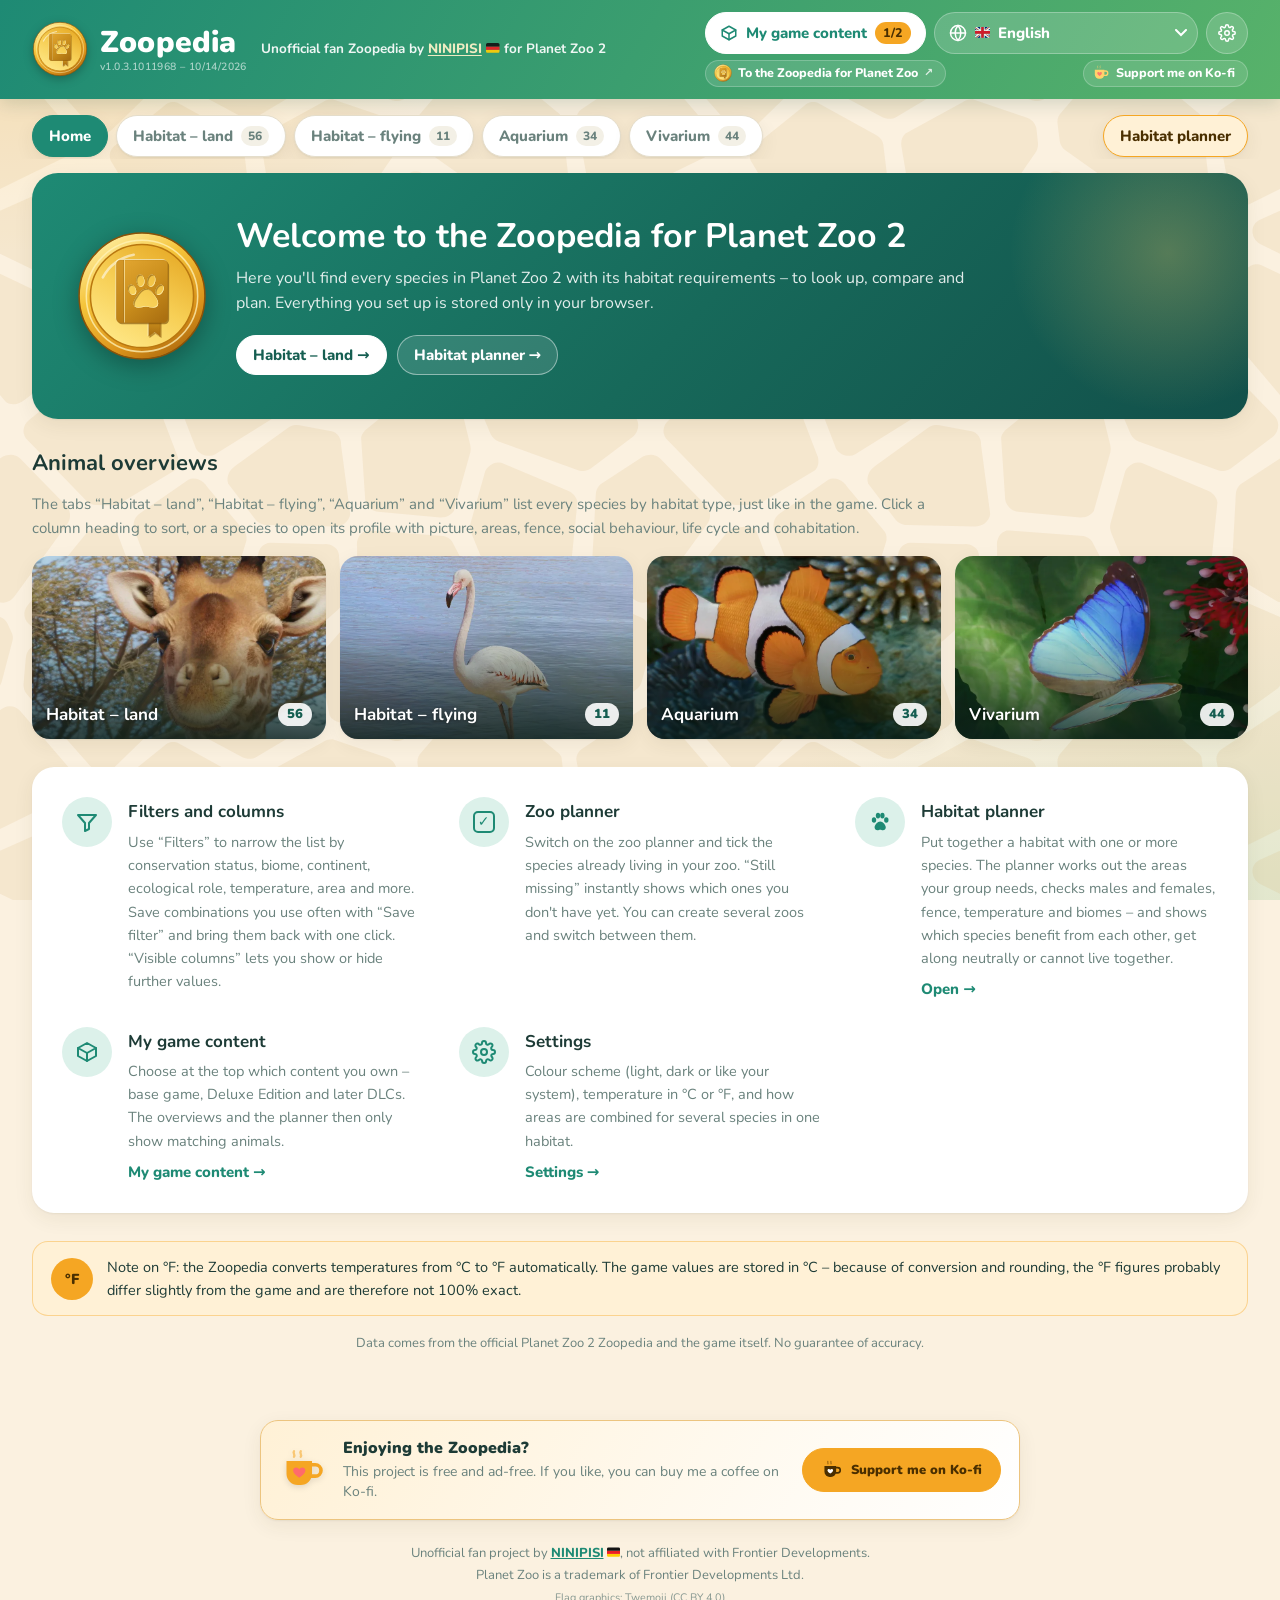
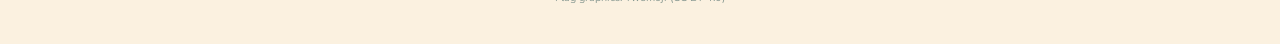
==== commit 58b81272: "14.10.2026-7" ====
--- a/index.html
+++ b/index.html
@@ -55,7 +55,10 @@
           <span class="lbl" id="btnSettingsLabel"></span>
         </button>
       </div>
-        <a class="kofi-top" id="kofiTop" href="https://ko-fi.com/theniceguides" target="_blank" rel="noopener"></a>
+        <div class="top-links">
+          <a class="kofi-top sister-link" id="sisterLink" href="https://ninipisi.github.io/Planet-Zoo-Zoopedia-by-NINIPISI/#home" target="_blank" rel="noopener"></a>
+          <a class="kofi-top" id="kofiTop" href="https://ko-fi.com/theniceguides" target="_blank" rel="noopener"></a>
+        </div>
       </div>
     </div>
   </header>
--- a/css/style.css
+++ b/css/style.css
@@ -397,7 +397,12 @@
   color: #fff; text-decoration: none; background: rgba(255,255,255,.12); border: 1px solid rgba(255,255,255,.22); transition: background .15s, border-color .15s; }
 .kofi-top:hover { background: rgba(255,255,255,.24); border-color: rgba(255,255,255,.45); color: #fff; }
 .kofi-top .cup { width: 18px; height: 18px; color: #ffd36b; --kofi-heart: #ff7a6b; }
-@media (max-width: 720px) { .top-right { width: 100%; align-items: stretch; } .kofi-top { align-self: flex-end; } }
+/* Zweite Zeile rechts oben: Link zur PZ1-Zoopedia (beginnt bündig unter „Meine Spielinhalte“) und Ko-fi */
+.top-links { align-self: stretch; display: flex; justify-content: space-between; align-items: center; gap: 8px; flex-wrap: wrap; }
+.sister-link .sister-logo { width: 18px; height: 18px; }
+.sister-link .sister-arrow { opacity: .8; font-size: 11px; }
+.top-links #kofiTop { margin-left: auto; }
+@media (max-width: 720px) { .top-right { width: 100%; align-items: stretch; } }
 
 /* Steam-Link in „Meine Spielinhalte“ */
 .opt-row { display: flex; align-items: stretch; gap: 8px; }
@@ -508,3 +513,14 @@
 .cols-save { display: flex; gap: 6px; }
 .cols-save .num-in { flex: 1; width: auto; min-width: 0; }
 .cols-save .btn { height: 38px; }
+.home-visits { text-align: center; margin: -18px 0 0; color: var(--muted); font-size: 13px; font-weight: 700; font-variant-numeric: tabular-nums; }
+/* Farbmorphen im Tierprofil */
+.morphs { display: grid; grid-template-columns: repeat(auto-fill, minmax(150px, 1fr)); gap: 12px; }
+.morph { margin: 0; display: grid; justify-items: center; gap: 8px; text-align: center; padding: 10px 8px; border-radius: 14px; background: var(--surface); }
+.morph-pic { width: 92px; height: 92px; border-radius: 50%; background: #fff2dd; display: grid; place-items: center; overflow: hidden; }
+.morph-pic img { width: 100%; height: 100%; object-fit: contain; }
+.morph-pic svg { width: 36px; height: 36px; color: #c9b48f; }
+.morph figcaption { display: grid; gap: 2px; font-size: 12.5px; line-height: 1.35; color: var(--muted); }
+.morph figcaption b { color: var(--text); font-size: 13.5px; }
+.chip.static { cursor: default; }
+.tag.nodot::before { display: none; }
